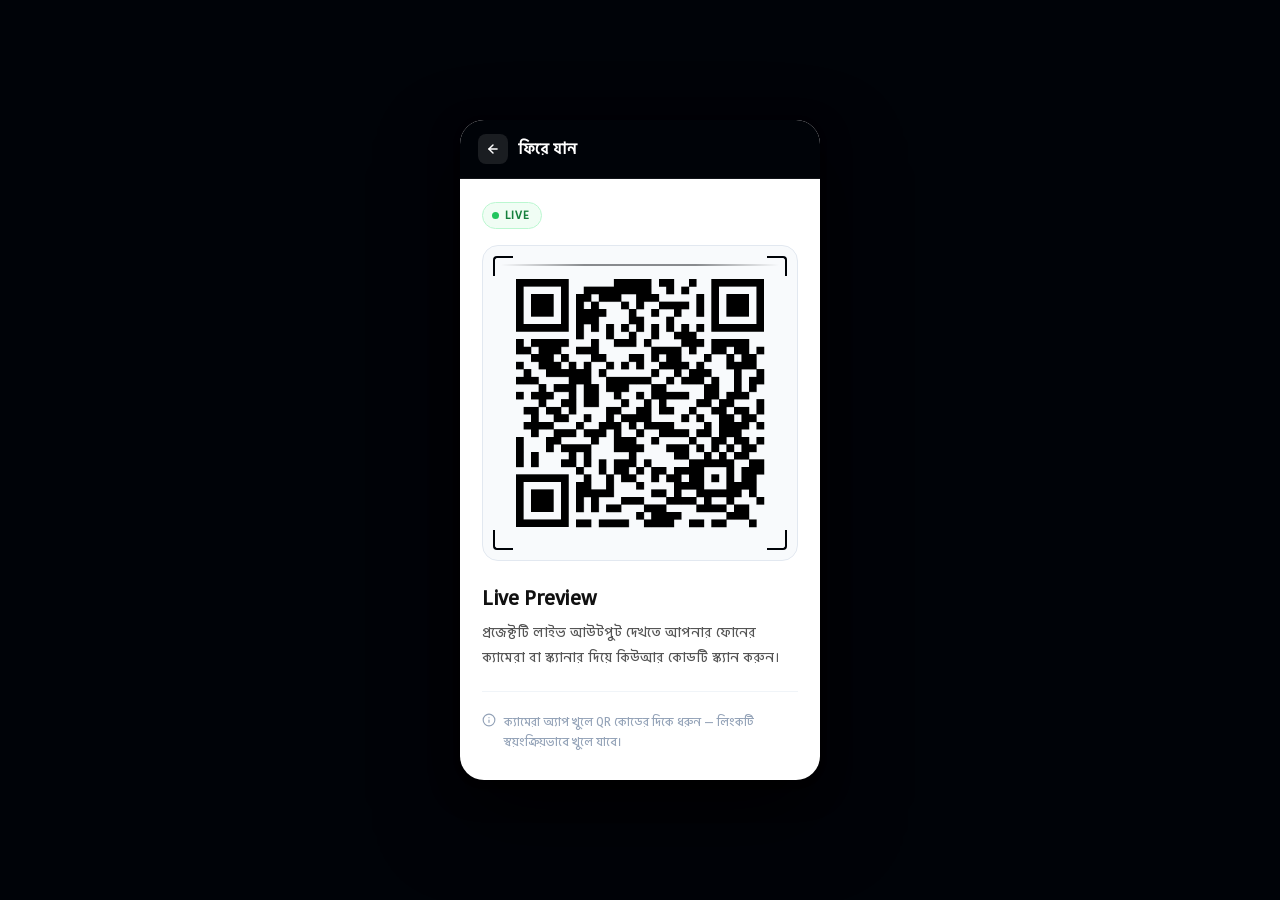
==== qr.html @ 2ac2b281 "update" ====
<!DOCTYPE html>
<html lang="bn">
<head>
  <meta charset="UTF-8">
  <meta name="viewport" content="width=device-width, initial-scale=1.0, maximum-scale=1.0">
  <meta name="theme-color" content="#000308">
  <title>QR Code</title>
  <style>
  /* ———— font ———— */
  @font-face {
  font-family: 'Bangla';
  src: url('fonts/Bangla.ttf') format('truetype');
  font-weight: normal;
  font-style: normal;
  font-display: swap;
}
    /* ─── Reset ─── */
    *, *::before, *::after {
      box-sizing: border-box;
      margin: 0;
      padding: 0;
    }

    /* ─── Page Layout ─── */
    body {
      background-color: #000308;
      min-height: 100vh;
      display: flex;
      align-items: center;
      justify-content: center;
      font-family: 'Bangla', 'Segoe UI', system-ui, sans-serif;
                   'Helvetica Neue', Arial, sans-serif;
      padding: 16px;
    }

    /* ─── Card ─── */
    .card {
      background: #ffffff;
      color: #111111;
      border-radius: 24px;
      width: 100%;
      max-width: 360px;
      overflow: hidden;
      box-shadow:
        0 2px 6px  rgba(0,   0,   0, 0.35),
        0 10px 28px rgba(0,   0,   0, 0.50),
        0 36px 80px rgba(0,   0,   0, 0.60);
    }

    /* ─── Back Button ─── */
    .back-btn {
      display:     flex;
      align-items: center;
      gap:         10px;
      background:  #000308;
      color:       #ffffff;
      text-decoration: none;
      font-weight: 700;
      font-size:   14.5px;
      letter-spacing: 0.1px;
      padding:     14px 18px;
      min-height:  54px;        /* comfortable touch target */
      border-bottom: 1px solid rgba(255, 255, 255, 0.07);
      transition:  background 0.22s ease;
    }
    .back-btn:hover  { background: #060d1e; }
    .back-btn:active { background: #111827; }

    /* Icon pill inside back button */
    .back-icon {
      display:         flex;
      align-items:     center;
      justify-content: center;
      width:  30px;
      height: 30px;
      background:    rgba(255, 255, 255, 0.10);
      border-radius: 8px;
      flex-shrink:   0;
      transition:    background 0.22s ease;
    }
    .back-btn:hover .back-icon { background: rgba(255, 255, 255, 0.18); }

    /* ─── Card Body ─── */
    .card-body {
      padding: 22px 22px 28px;
    }

    /* ─── Live Badge ─── */
    .live-badge {
      display:       inline-flex;
      align-items:   center;
      gap:           6px;
      background:    #f0fdf4;
      color:         #15803d;
      font-size:     11px;
      font-weight:   700;
      letter-spacing: 0.9px;
      text-transform: uppercase;
      padding:       4px 11px 4px 9px;
      border-radius: 999px;
      border:        1px solid #bbf7d0;
      margin-bottom: 16px;
    }

    /* Pulsing green dot */
    .live-dot {
      width:         7px;
      height:        7px;
      background:    #22c55e;
      border-radius: 50%;
      animation:     blink 1.5s ease-in-out infinite;
    }
    @keyframes blink {
      0%, 100% { opacity: 1; }
      50%       { opacity: 0.3; }
    }

    /* ─── QR Frame ─── */
    .qr-frame {
      border:        1.5px solid #e2e8f0;
      border-radius: 16px;
      padding:       18px;
      background:    #f8fafc;
      position:      relative;
      overflow:      hidden;
      margin-bottom: 22px;
    }

    /* Four corner accent marks */
    .corner {
      position:     absolute;
      width:        20px;
      height:       20px;
      border-color: #000308;
      border-style: solid;
    }
    .corner.tl { top: 10px; left:  10px; border-width: 2.5px 0 0 2.5px; border-radius: 4px 0 0 0; }
    .corner.tr { top: 10px; right: 10px; border-width: 2.5px 2.5px 0 0; border-radius: 0 4px 0 0; }
    .corner.bl { bottom: 10px; left:  10px; border-width: 0 0 2.5px 2.5px; border-radius: 0 0 0 4px; }
    .corner.br { bottom: 10px; right: 10px; border-width: 0 2.5px 2.5px 0; border-radius: 0 0 4px 0; }

    /* Animated scan line */
    .scan-line {
      position:      absolute;
      left:          18px;
      right:         18px;
      height:        2px;
      border-radius: 1px;
      background: linear-gradient(
        90deg,
        transparent,
        rgba(0, 3, 8, 0.45) 30%,
        rgba(0, 3, 8, 0.45) 70%,
        transparent
      );
      animation:   scan 3s ease-in-out infinite;
      pointer-events: none;
      z-index:     2;
    }
    @keyframes scan {
      0%   { top: 18px;              opacity: 0; }
      8%   { opacity: 1; }
      92%  { opacity: 1; }
      100% { top: calc(100% - 18px); opacity: 0; }
    }

    /* QR image — always responsive */
    .qr-frame img {
      display:   block;
      width:     100%;
      max-width: 100%;
      height:    auto;
      border-radius: 8px;
      position:  relative;
      z-index:   1;
      user-select: none;
    }

    /* ─── Text Section ─── */
    .preview-title {
      font-size:    20px;
      font-weight:  800;
      color:        #111111;
      letter-spacing: -0.4px;
      margin-bottom: 8px;
    }

    .preview-desc {
      font-size:   13.5px;
      line-height: 1.85;
      color:       #555555;
    }

    /* ─── Divider ─── */
    .divider {
      height:     1px;
      background: #f0f4f8;
      margin:     20px 0;
    }

    /* ─── Footer hint ─── */
    .footer-hint {
      display:     flex;
      align-items: flex-start;
      gap:         8px;
      font-size:   12px;
      color:       #94a3b8;
      line-height: 1.65;
    }
    .footer-hint svg { flex-shrink: 0; margin-top: 1px; }
  </style>
</head>
<body>

  <div class="card">

    <!-- ── Back Button ── -->
    <a href="index.html" class="back-btn">
      <span class="back-icon">
        <svg width="14" height="14" viewBox="0 0 24 24" fill="none"
             stroke="currentColor" stroke-width="2.5"
             stroke-linecap="round" stroke-linejoin="round"
             aria-hidden="true">
          <path d="M19 12H5"/>
          <path d="M12 5l-7 7 7 7"/>
        </svg>
      </span>
      ফিরে যান
    </a>

    <!-- ── Card Body ── -->
    <div class="card-body">

      <!-- Live Badge -->
      <div class="live-badge">
        <span class="live-dot"></span>
        Live
      </div>

      <!-- QR Frame -->
      <div class="qr-frame">
        <span class="corner tl"></span>
        <span class="corner tr"></span>
        <span class="corner bl"></span>
        <span class="corner br"></span>
        <div class="scan-line"></div>
        <img src="qr.png" alt="Live Preview QR Code" draggable="false">
      </div>

      <!-- Title -->
      <h2 class="preview-title">Live Preview</h2>

      <!-- Bengali description -->
      <p class="preview-desc">
        প্রজেক্টটি লাইভ আউটপুট দেখতে আপনার ফোনের ক্যামেরা বা স্ক্যানার দিয়ে
        কিউআর কোডটি স্ক্যান করুন।
      </p>

      <!-- Divider -->
      <div class="divider"></div>

      <!-- Footer Hint -->
      <div class="footer-hint">
        <svg width="14" height="14" viewBox="0 0 24 24" fill="none"
             stroke="currentColor" stroke-width="2"
             stroke-linecap="round" stroke-linejoin="round"
             aria-hidden="true">
          <circle cx="12" cy="12" r="10"/>
          <path d="M12 16v-4M12 8h.01"/>
        </svg>
        ক্যামেরা অ্যাপ খুলে QR কোডের দিকে ধরুন — লিংকটি স্বয়ংক্রিয়ভাবে খুলে যাবে।
      </div>

    </div><!-- /.card-body -->

  </div><!-- /.card -->

</body>
</html>
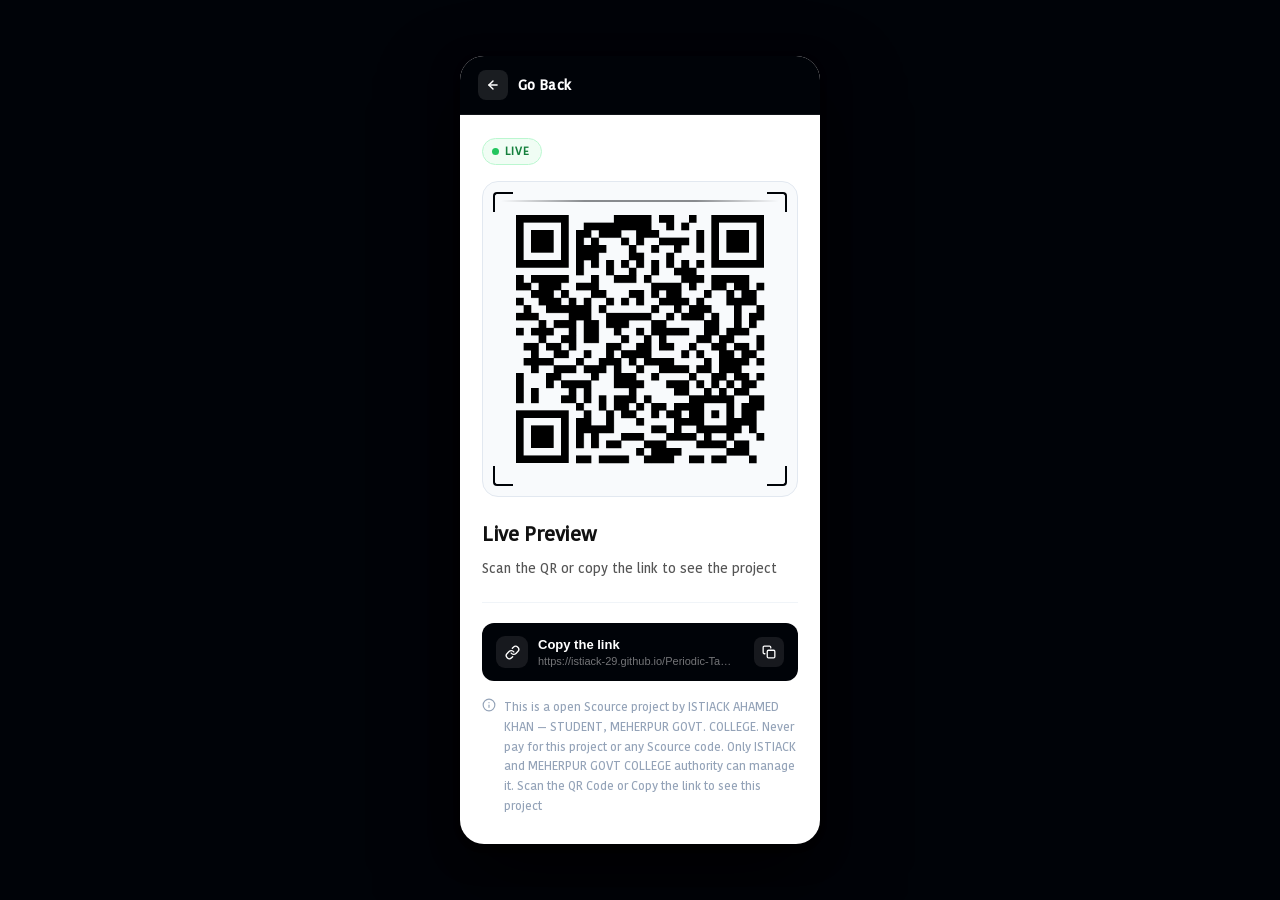
==== commit 56948828: "update" ====
--- a/qr.html
+++ b/qr.html
@@ -4,16 +4,16 @@
   <meta charset="UTF-8">
   <meta name="viewport" content="width=device-width, initial-scale=1.0, maximum-scale=1.0">
   <meta name="theme-color" content="#000308">
-  <title>QR Code</title>
+  <title>QR Code – Live Preview</title>
   <style>
-  /* ———— font ———— */
-  @font-face {
+    /* ------ font -----*/
+    @font-face {
   font-family: 'Bangla';
   src: url('fonts/Bangla.ttf') format('truetype');
   font-weight: normal;
   font-style: normal;
   font-display: swap;
-}
+  }
     /* ─── Reset ─── */
     *, *::before, *::after {
       box-sizing: border-box;
@@ -208,6 +208,86 @@
       line-height: 1.65;
     }
     .footer-hint svg { flex-shrink: 0; margin-top: 1px; }
+
+    /* ─── Copy Link Button ─── */
+    .copy-btn {
+      display:         flex;
+      align-items:     center;
+      justify-content: space-between;
+      gap:             10px;
+      width:           100%;
+      background:      #000308;
+      color:           #ffffff;
+      border:          none;
+      border-radius:   12px;
+      padding:         13px 14px;
+      cursor:          pointer;
+      text-align:      left;
+      min-height:      52px;
+      margin-bottom:   16px;
+      transition:      background 0.22s ease, transform 0.1s ease;
+    }
+    .copy-btn:hover  { background: #060d1e; }
+    .copy-btn:active { transform: scale(0.98); }
+
+    /* Left side: link icon + text stack */
+    .copy-btn .btn-left {
+      display:     flex;
+      align-items: center;
+      gap:         10px;
+      overflow:    hidden;
+      flex:        1;
+    }
+    .copy-btn .btn-link-icon {
+      display:         flex;
+      align-items:     center;
+      justify-content: center;
+      width:           32px;
+      height:          32px;
+      background:      rgba(255, 255, 255, 0.09);
+      border-radius:   9px;
+      flex-shrink:     0;
+      transition:      background 0.22s ease;
+    }
+    .copy-btn:hover .btn-link-icon { background: rgba(255, 255, 255, 0.16); }
+
+    .copy-btn .btn-label {
+      display:     block;
+      font-size:   13px;
+      font-weight: 700;
+      line-height: 1.2;
+      margin-bottom: 2px;
+      transition: color 0.2s;
+    }
+    .copy-btn .btn-url {
+      display:       block;
+      font-size:     11px;
+      font-weight:   400;
+      color:         rgba(255, 255, 255, 0.45);
+      white-space:   nowrap;
+      overflow:      hidden;
+      text-overflow: ellipsis;
+      max-width:     195px;
+    }
+
+    /* Right side: copy icon pill */
+    .copy-btn .btn-copy-icon {
+      display:         flex;
+      align-items:     center;
+      justify-content: center;
+      width:           30px;
+      height:          30px;
+      background:      rgba(255, 255, 255, 0.09);
+      border-radius:   8px;
+      flex-shrink:     0;
+      transition:      background 0.22s ease;
+    }
+    .copy-btn:hover .btn-copy-icon { background: rgba(255, 255, 255, 0.16); }
+
+    /* Copied state */
+    .copy-btn.copied             { background: #052e16; }
+    .copy-btn.copied .btn-label  { color: #86efac; }
+    .copy-btn.copied .btn-copy-icon { background: rgba(134, 239, 172, 0.15); }
   </style>
 </head>
 <body>
@@ -225,7 +305,7 @@
           <path d="M12 5l-7 7 7 7"/>
         </svg>
       </span>
-      ফিরে যান
+      Go Back
     </a>
 
     <!-- ── Card Body ── -->
@@ -252,12 +332,37 @@
 
       <!-- Bengali description -->
       <p class="preview-desc">
-        প্রজেক্টটি লাইভ আউটপুট দেখতে আপনার ফোনের ক্যামেরা বা স্ক্যানার দিয়ে
-        কিউআর কোডটি স্ক্যান করুন।
+        Scan the QR or copy the link to see the project
       </p>
 
       <!-- Divider -->
       <div class="divider"></div>
+
+      <!-- Copy Link Button -->
+      <button class="copy-btn" id="copyBtn" onclick="copyLink()">
+        <span class="btn-left">
+          <span class="btn-link-icon">
+            <svg width="15" height="15" viewBox="0 0 24 24" fill="none"
+                 stroke="currentColor" stroke-width="2.2"
+                 stroke-linecap="round" stroke-linejoin="round" aria-hidden="true">
+              <path d="M10 13a5 5 0 0 0 7.54.54l3-3a5 5 0 0 0-7.07-7.07l-1.72 1.71"/>
+              <path d="M14 11a5 5 0 0 0-7.54-.54l-3 3a5 5 0 0 0 7.07 7.07l1.71-1.71"/>
+            </svg>
+          </span>
+          <span style="overflow:hidden;">
+            <span class="btn-label" id="copyLabel">Copy the link</span>
+            <span class="btn-url">https://istiack-29.github.io/Periodic-Table/</span>
+          </span>
+        </span>
+        <span class="btn-copy-icon" id="copyIcon">
+          <svg id="iconCopy" width="14" height="14" viewBox="0 0 24 24" fill="none"
+               stroke="currentColor" stroke-width="2.2"
+               stroke-linecap="round" stroke-linejoin="round" aria-hidden="true">
+            <rect x="9" y="9" width="13" height="13" rx="2" ry="2"/>
+            <path d="M5 15H4a2 2 0 0 1-2-2V4a2 2 0 0 1 2-2h9a2 2 0 0 1 2 2v1"/>
+          </svg>
+        </span>
+      </button>
 
       <!-- Footer Hint -->
       <div class="footer-hint">
@@ -268,12 +373,65 @@
           <circle cx="12" cy="12" r="10"/>
           <path d="M12 16v-4M12 8h.01"/>
         </svg>
-        ক্যামেরা অ্যাপ খুলে QR কোডের দিকে ধরুন — লিংকটি স্বয়ংক্রিয়ভাবে খুলে যাবে।
+        This is a open Scource project by ISTIACK AHAMED KHAN — STUDENT, MEHERPUR GOVT. COLLEGE. Never pay for this project or any Scource code. Only ISTIACK and MEHERPUR GOVT COLLEGE authority can manage it. Scan the QR Code or Copy the link to see this project
       </div>
 
     </div><!-- /.card-body -->
 
   </div><!-- /.card -->
 
+  <script>
+    function copyLink() {
+      const url   = 'https://istiack-29.github.io/Periodic-Table/';
+      const btn   = document.getElementById('copyBtn');
+      const label = document.getElementById('copyLabel');
+      const icon  = document.getElementById('copyIcon');
+
+      const checkSVG = `<svg width="14" height="14" viewBox="0 0 24 24" fill="none"
+        stroke="#86efac" stroke-width="2.5"
+        stroke-linecap="round" stroke-linejoin="round" aria-hidden="true">
+        <path d="M20 6L9 17l-5-5"/>
+      </svg>`;
+
+      const copySVG = `<svg id="iconCopy" width="14" height="14" viewBox="0 0 24 24" fill="none"
+        stroke="currentColor" stroke-width="2.2"
+        stroke-linecap="round" stroke-linejoin="round" aria-hidden="true">
+        <rect x="9" y="9" width="13" height="13" rx="2" ry="2"/>
+        <path d="M5 15H4a2 2 0 0 1-2-2V4a2 2 0 0 1 2-2h9a2 2 0 0 1 2 2v1"/>
+      </svg>`;
+
+      navigator.clipboard.writeText(url).then(() => {
+        btn.classList.add('copied');
+        label.textContent = 'Copied!';
+        icon.innerHTML    = checkSVG;
+
+        setTimeout(() => {
+          btn.classList.remove('copied');
+          label.textContent = 'Copy the link';
+          icon.innerHTML    = copySVG;
+        }, 2200);
+      }).catch(() => {
+        /* Fallback for older browsers */
+        const ta = document.createElement('textarea');
+        ta.value = url;
+        ta.style.cssText = 'position:fixed;opacity:0;';
+        document.body.appendChild(ta);
+        ta.select();
+        document.execCommand('copy');
+        document.body.removeChild(ta);
+
+        btn.classList.add('copied');
+        label.textContent = 'Copied!!';
+        icon.innerHTML    = checkSVG;
+
+        setTimeout(() => {
+          btn.classList.remove('copied');
+          label.textContent = 'Copy the link';
+          icon.innerHTML    = copySVG;
+        }, 2200);
+      });
+    }
+  </script>
+  <script src="thiissikiuritidotjsbutindeffwaysonobodycanunderstand.js"></script>
 </body>
-</html>
+</html>
